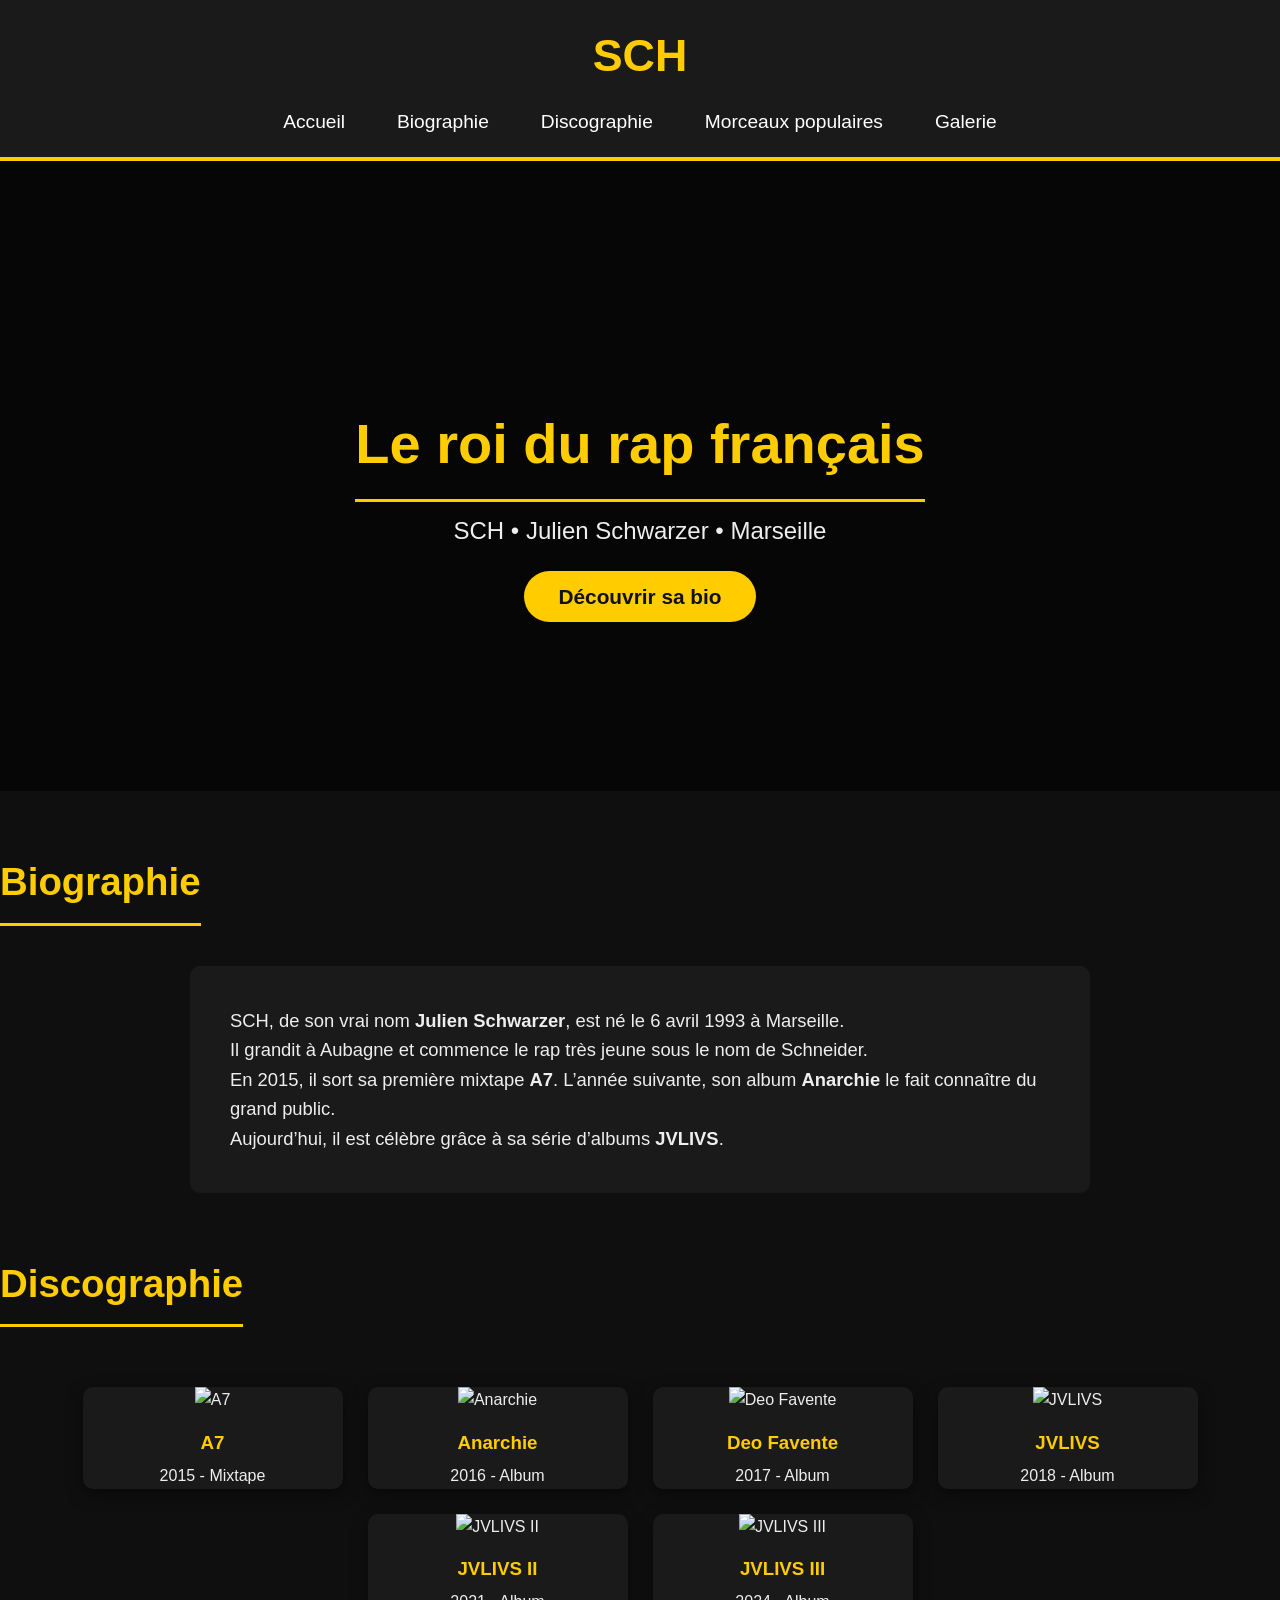
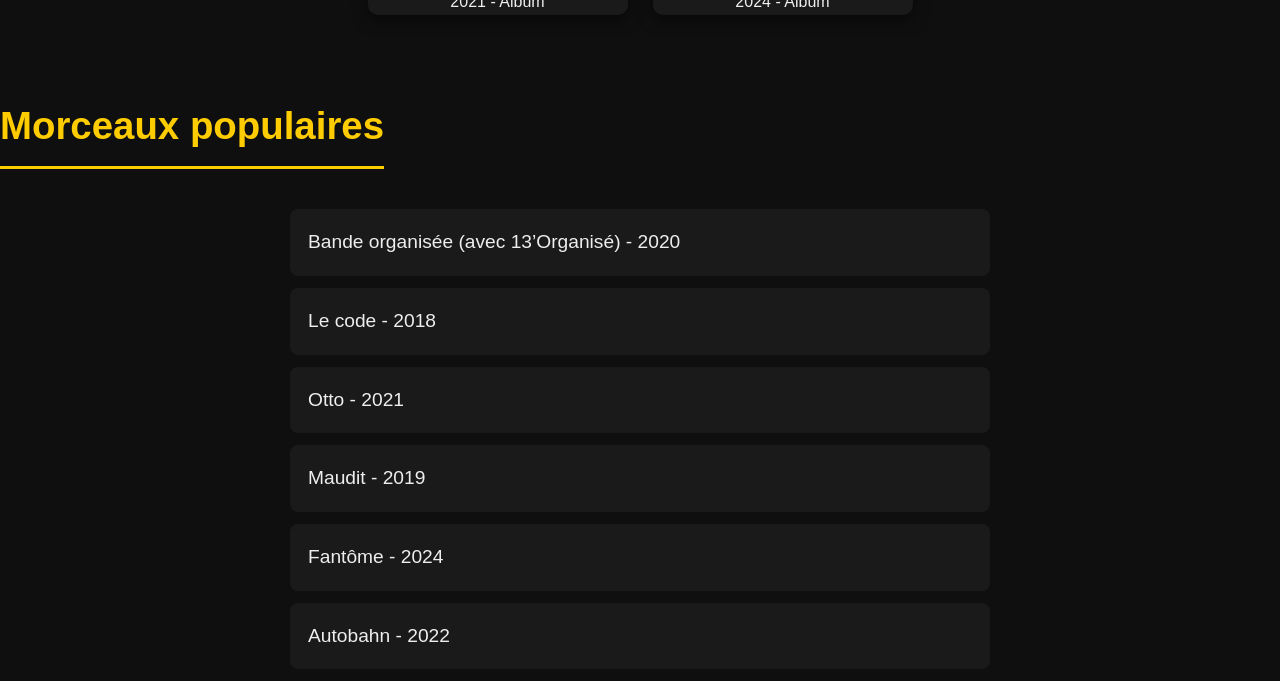
==== index.html @ 06617f0b "Revise index.html with updated content and images Updated the biography section and added a gallery " ====
<!DOCTYPE html>
<html lang="fr">
<head>
    <meta charset="UTF-8">
    <meta name="viewport" content="width=device-width, initial-scale=1.0">
    <title>SCH - Site scolaire</title>
    <link rel="stylesheet" href="style.css">
</head>
<body>

    <header>
        <h1>SCH</h1>
        <nav>
            <ul>
                <li><a href="#accueil">Accueil</a></li>
                <li><a href="#biographie">Biographie</a></li>
                <li><a href="#discographie">Discographie</a></li>
                <li><a href="#morceaux">Morceaux populaires</a></li>
                <li><a href="#galerie">Galerie</a></li>
            </ul>
        </nav>
    </header>

    <!-- SECTION ACCUEIL -->
    <section id="accueil" class="accueil">
        <div class="contenu-accueil">
            <h2>Le roi du rap français</h2>
            <p class="sous-titre">SCH • Julien Schwarzer • Marseille</p>
            <a href="#biographie" class="bouton">Découvrir sa bio</a>
        </div>
    </section>

    <!-- BIOGRAPHIE -->
    <section id="biographie">
        <h2>Biographie</h2>
        <div class="texte-bio">
            <p>SCH, de son vrai nom <strong>Julien Schwarzer</strong>, est né le 6 avril 1993 à Marseille.</p>
            <p>Il grandit à Aubagne et commence le rap très jeune sous le nom de Schneider.</p>
            <p>En 2015, il sort sa première mixtape <strong>A7</strong>. L’année suivante, son album <strong>Anarchie</strong> le fait connaître du grand public.</p>
            <p>Aujourd’hui, il est célèbre grâce à sa série d’albums <strong>JVLIVS</strong>.</p>
        </div>
    </section>

    <!-- DISCOGRAPHIE avec vraies couvertures -->
    <section id="discographie">
        <h2>Discographie</h2>
        
        <div class="albums">
            
            <div class="carte-album">
                <img src="https://i.imgur.com/0z3vL2K.jpg" alt="A7">
                <h3>A7</h3>
                <p>2015 - Mixtape</p>
            </div>

            <div class="carte-album">
                <img src="https://i.imgur.com/8fK9pL2.jpg" alt="Anarchie">
                <h3>Anarchie</h3>
                <p>2016 - Album</p>
            </div>

            <div class="carte-album">
                <img src="https://i.imgur.com/5vJ7mPq.jpg" alt="Deo Favente">
                <h3>Deo Favente</h3>
                <p>2017 - Album</p>
            </div>

            <div class="carte-album">
                <img src="https://i.imgur.com/XkL9pQm.jpg" alt="JVLIVS">
                <h3>JVLIVS</h3>
                <p>2018 - Album</p>
            </div>

            <div class="carte-album">
                <img src="https://i.imgur.com/2mPqL9v.jpg" alt="JVLIVS II">
                <h3>JVLIVS II</h3>
                <p>2021 - Album</p>
            </div>

            <div class="carte-album">
                <img src="https://i.imgur.com/7vL9kPq.jpg" alt="JVLIVS III">
                <h3>JVLIVS III</h3>
                <p>2024 - Album</p>
            </div>

        </div>
    </section>

    <!-- MORCEAUX -->
    <section id="morceaux">
        <h2>Morceaux populaires</h2>
        <ul class="liste-morceaux">
            <li>Bande organisée (avec 13’Organisé) - 2020</li>
            <li>Le code - 2018</li>
            <li>Otto - 2021</li>
            <li>Maudit - 2019</li>
            <li>Fantôme - 2024</li>
            <li>Autobahn - 2022</li>
        </ul>
    </section>

</body>
</html>
---- style.css ----
/* style.css - Version scolaire très simple */

* {
    margin: 0;
    padding: 0;
    box-sizing: border-box;
}

body {
    font-family: Arial, sans-serif;
    background-color: #0f0f0f;
    color: #eeeeee;
    line-height: 1.6;
}

/* HEADER */
header {
    background-color: #1a1a1a;
    padding: 20px;
    text-align: center;
    border-bottom: 4px solid #ffcc00;
}

header h1 {
    color: #ffcc00;
    font-size: 2.8rem;
}

nav ul {
    list-style: none;
    margin-top: 15px;
    display: flex;
    justify-content: center;
    flex-wrap: wrap;
    gap: 20px;
}

nav a {
    color: #ffffff;
    text-decoration: none;
    font-size: 1.2rem;
    padding: 8px 16px;
}

nav a:hover {
    background-color: #ffcc00;
    color: #111111;
    border-radius: 5px;
}

/* SECTION ACCUEIL */
.accueil {
    height: 70vh;
    background: linear-gradient(rgba(0,0,0,0.6), rgba(0,0,0,0.6)), 
                url('https://picsum.photos/id/1015/1920/1080') center/cover;
    display: flex;
    align-items: center;
    justify-content: center;
    text-align: center;
}

.contenu-accueil h2 {
    font-size: 3.5rem;
    color: #ffcc00;
    margin-bottom: 10px;
}

.sous-titre {
    font-size: 1.5rem;
    margin-bottom: 30px;
}

.bouton {
    background-color: #ffcc00;
    color: #111111;
    padding: 14px 35px;
    text-decoration: none;
    font-size: 1.3rem;
    border-radius: 30px;
    font-weight: bold;
}

.bouton:hover {
    background-color: #ffd633;
}

/* TITRES DES SECTIONS */
h2 {
    text-align: center;
    color: #ffcc00;
    font-size: 2.4rem;
    margin: 60px 0 40px 0;
    padding-bottom: 10px;
    border-bottom: 3px solid #ffcc00;
    display: inline-block;
}

/* BIOGRAPHIE */
.texte-bio {
    max-width: 900px;
    margin: 0 auto;
    background-color: #1a1a1a;
    padding: 40px;
    border-radius: 10px;
    font-size: 1.15rem;
}

/* ALBUMS */
.albums {
    display: flex;
    flex-wrap: wrap;
    justify-content: center;
    gap: 25px;
    padding: 20px;
}

.carte-album {
    width: 260px;
    background-color: #1a1a1a;
    border-radius: 10px;
    overflow: hidden;
    text-align: center;
    box-shadow: 0 5px 15px rgba(0,0,0,0.5);
}

.carte-album img {
    width: 100%;
    height: 180px;
    object-fit: cover;
}

.carte-album h3 {
    color: #ffcc00;
    margin: 15px 0 5px 0;
}

/* MORCEAUX */
.liste-morceaux {
    max-width: 700px;
    margin: 0 auto;
    list-style: none;
}

.liste-morceaux li {
    background-color: #1a1a1a;
    padding: 18px;
    margin-bottom: 12px;
    border-radius: 8px;
    font-size: 1.2rem;
}
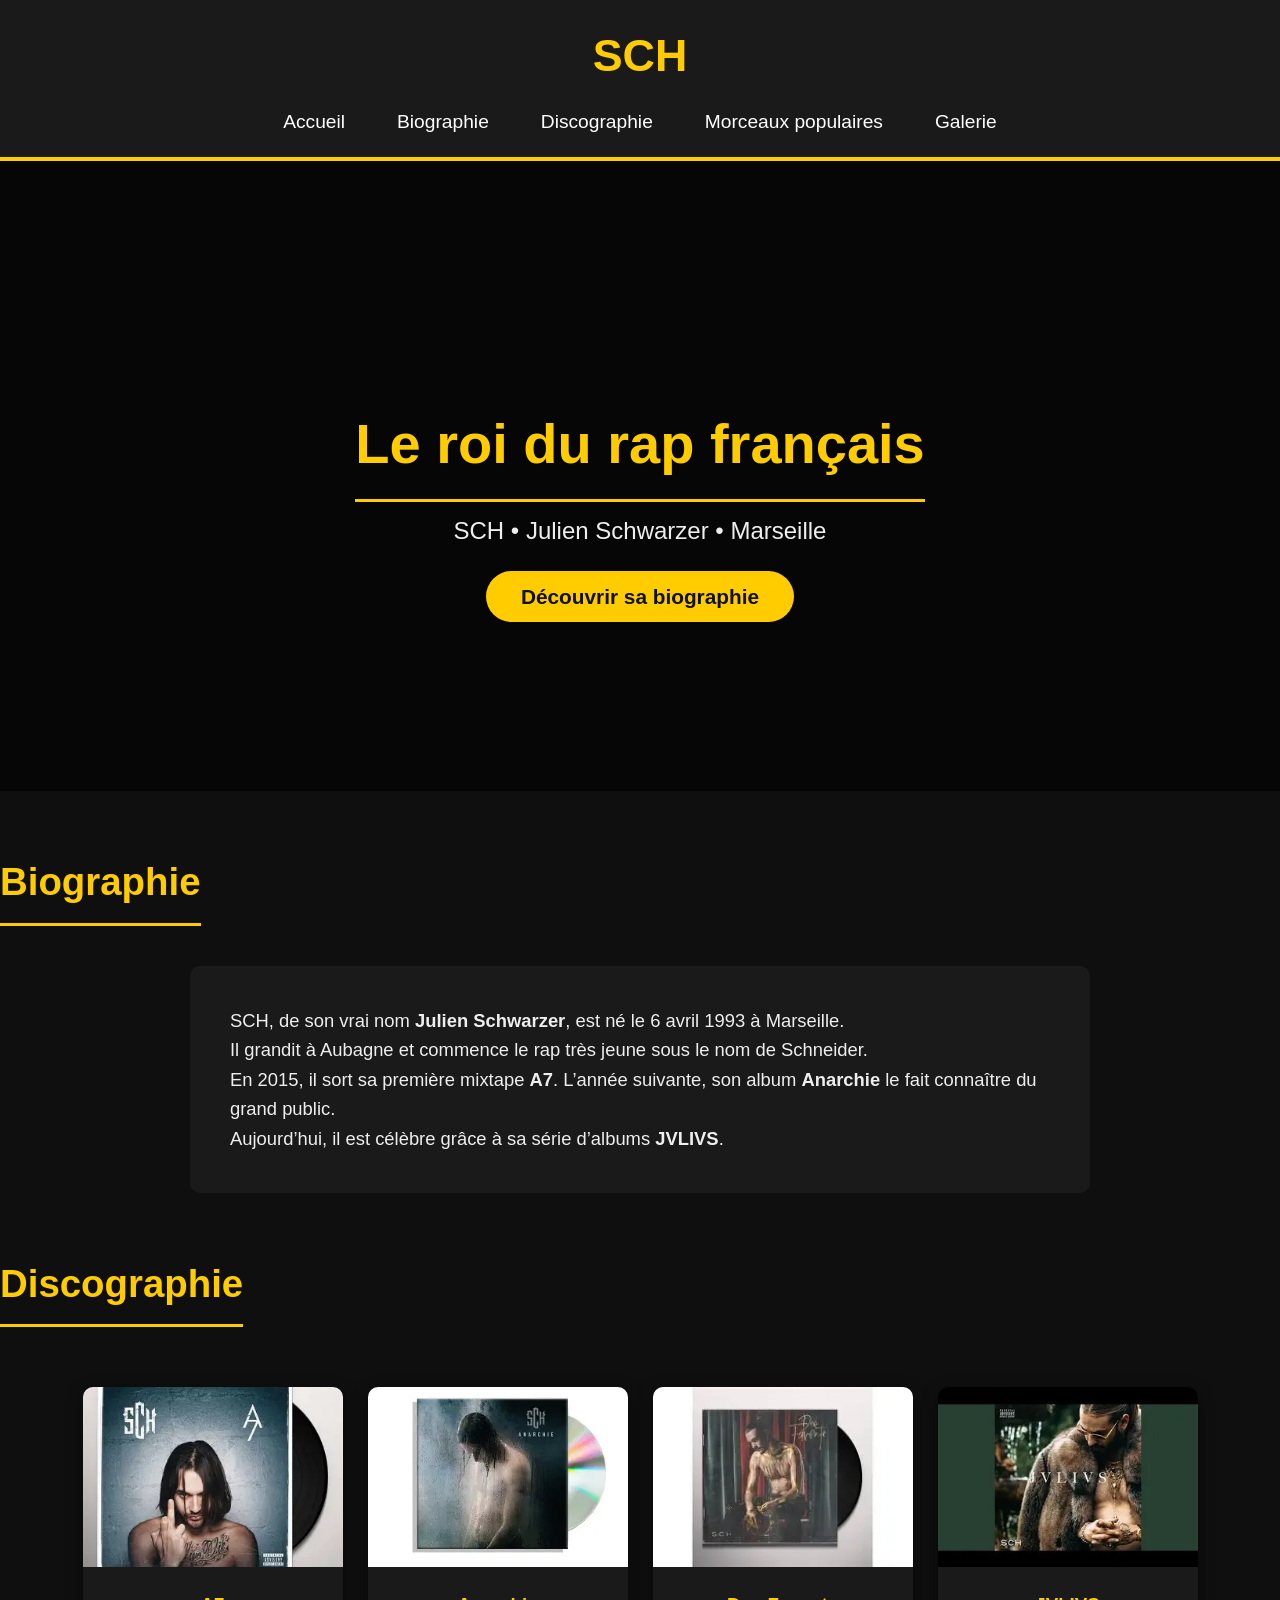
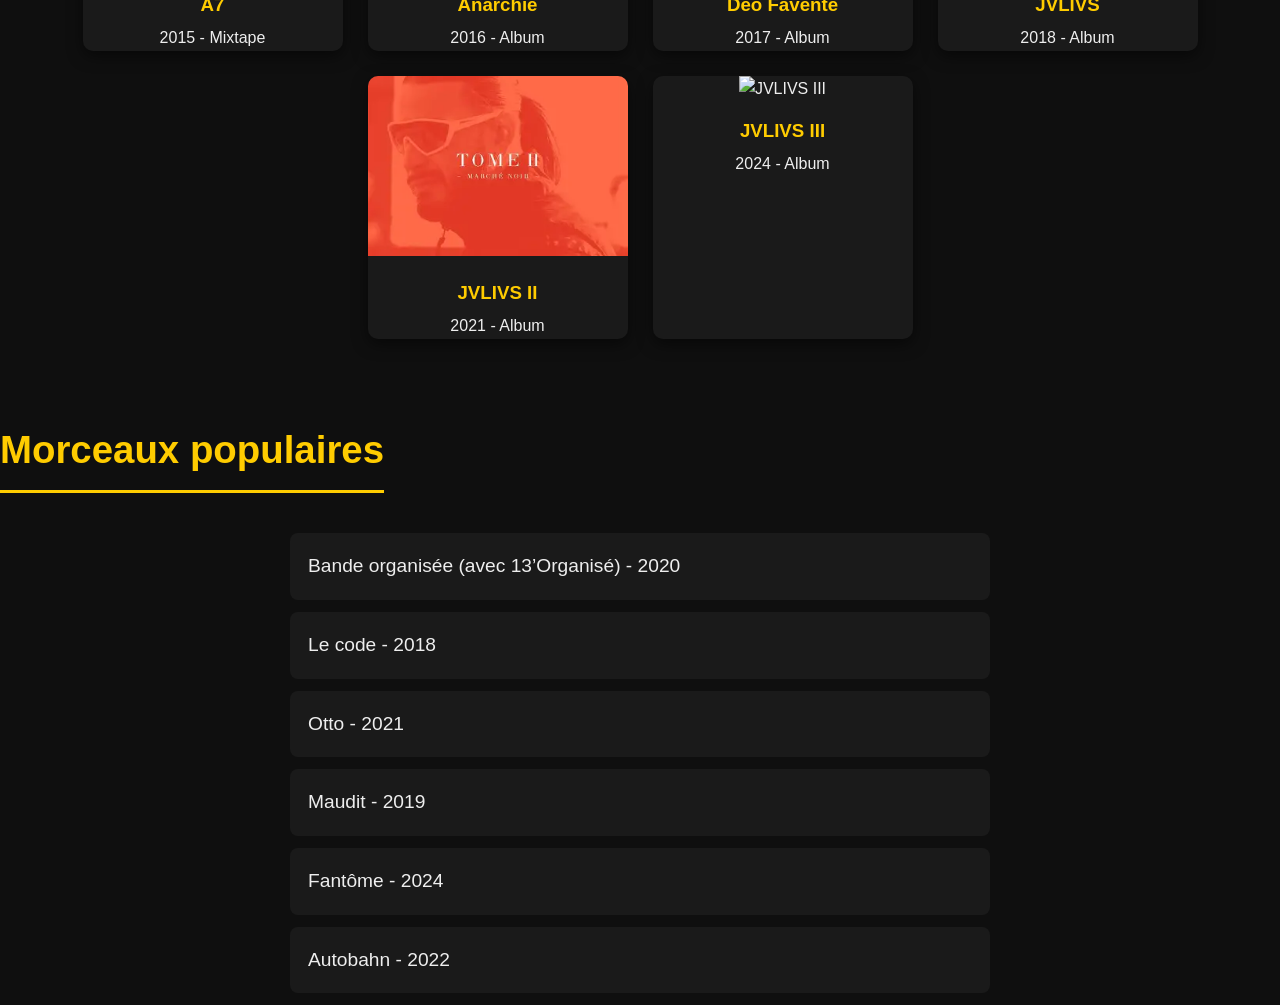
==== commit f81e3dd9: "Revise index.html for SCH website content and structure Updated the HTML structure and content for t" ====
--- a/index.html
+++ b/index.html
@@ -3,7 +3,7 @@
 <head>
     <meta charset="UTF-8">
     <meta name="viewport" content="width=device-width, initial-scale=1.0">
-    <title>SCH - Site scolaire</title>
+    <title>SCH</title>
     <link rel="stylesheet" href="style.css">
 </head>
 <body>
@@ -26,7 +26,7 @@
         <div class="contenu-accueil">
             <h2>Le roi du rap français</h2>
             <p class="sous-titre">SCH • Julien Schwarzer • Marseille</p>
-            <a href="#biographie" class="bouton">Découvrir sa bio</a>
+            <a href="#biographie" class="bouton">Découvrir sa biographie</a>
         </div>
     </section>
 
@@ -41,44 +41,44 @@
         </div>
     </section>
 
-    <!-- DISCOGRAPHIE avec vraies couvertures -->
+    <!-- DISCOGRAPHIEs -->
     <section id="discographie">
         <h2>Discographie</h2>
         
         <div class="albums">
             
             <div class="carte-album">
-                <img src="https://i.imgur.com/0z3vL2K.jpg" alt="A7">
+                <img src="/test/A7.webp" alt="A7"> 
                 <h3>A7</h3>
                 <p>2015 - Mixtape</p>
             </div>
 
             <div class="carte-album">
-                <img src="https://i.imgur.com/8fK9pL2.jpg" alt="Anarchie">
+                <img src="/test/Anarchie.webp" alt="Anarchie">
                 <h3>Anarchie</h3>
                 <p>2016 - Album</p>
             </div>
 
             <div class="carte-album">
-                <img src="https://i.imgur.com/5vJ7mPq.jpg" alt="Deo Favente">
+                <img src="/test/DEF.webp" alt="Deo Favente">
                 <h3>Deo Favente</h3>
                 <p>2017 - Album</p>
             </div>
 
             <div class="carte-album">
-                <img src="https://i.imgur.com/XkL9pQm.jpg" alt="JVLIVS">
+                <img src="/test/JVLIS.webp" alt="JVLIVS">
                 <h3>JVLIVS</h3>
                 <p>2018 - Album</p>
             </div>
 
             <div class="carte-album">
-                <img src="https://i.imgur.com/2mPqL9v.jpg" alt="JVLIVS II">
+                <img src="/test/JVLIS2.webp" alt="JVLIVS II">
                 <h3>JVLIVS II</h3>
                 <p>2021 - Album</p>
             </div>
 
             <div class="carte-album">
-                <img src="https://i.imgur.com/7vL9kPq.jpg" alt="JVLIVS III">
+                <img src="/test/JVLIS3.webp" alt="JVLIVS III">
                 <h3>JVLIVS III</h3>
                 <p>2024 - Album</p>
             </div>
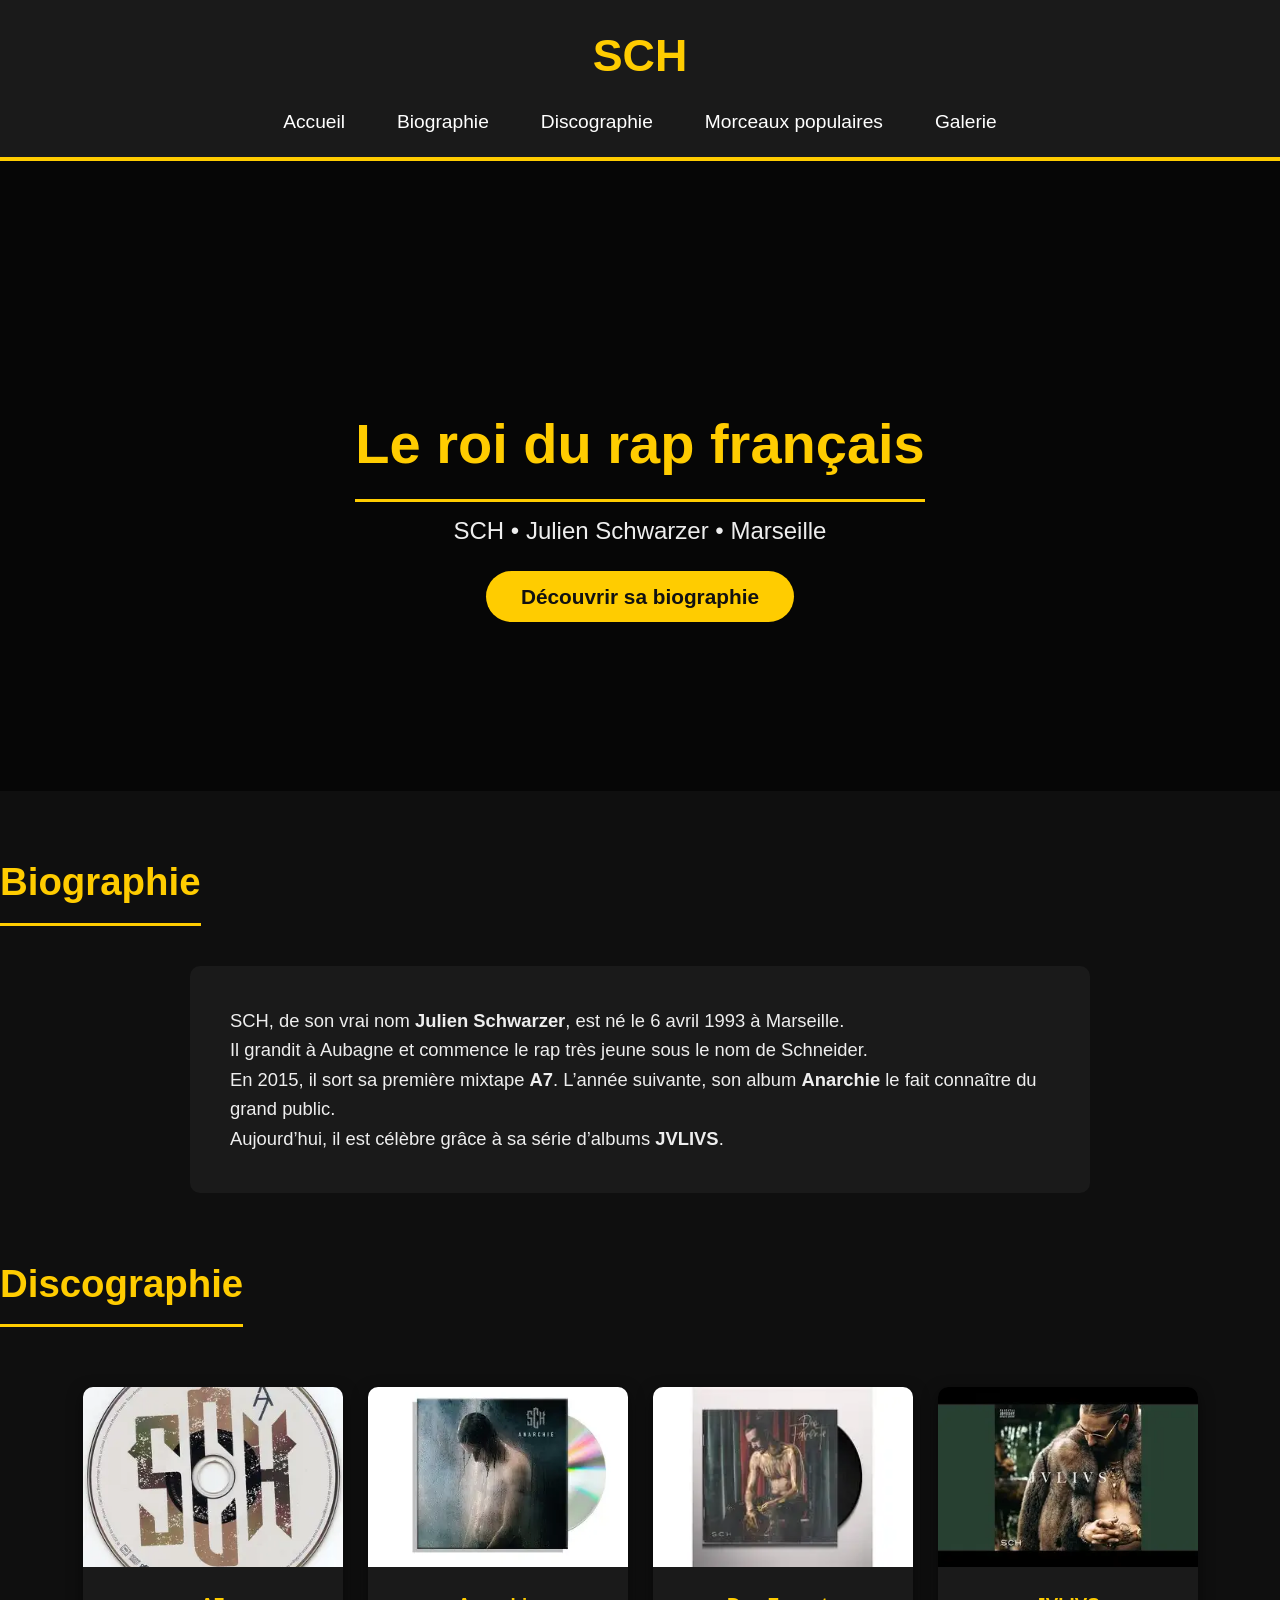
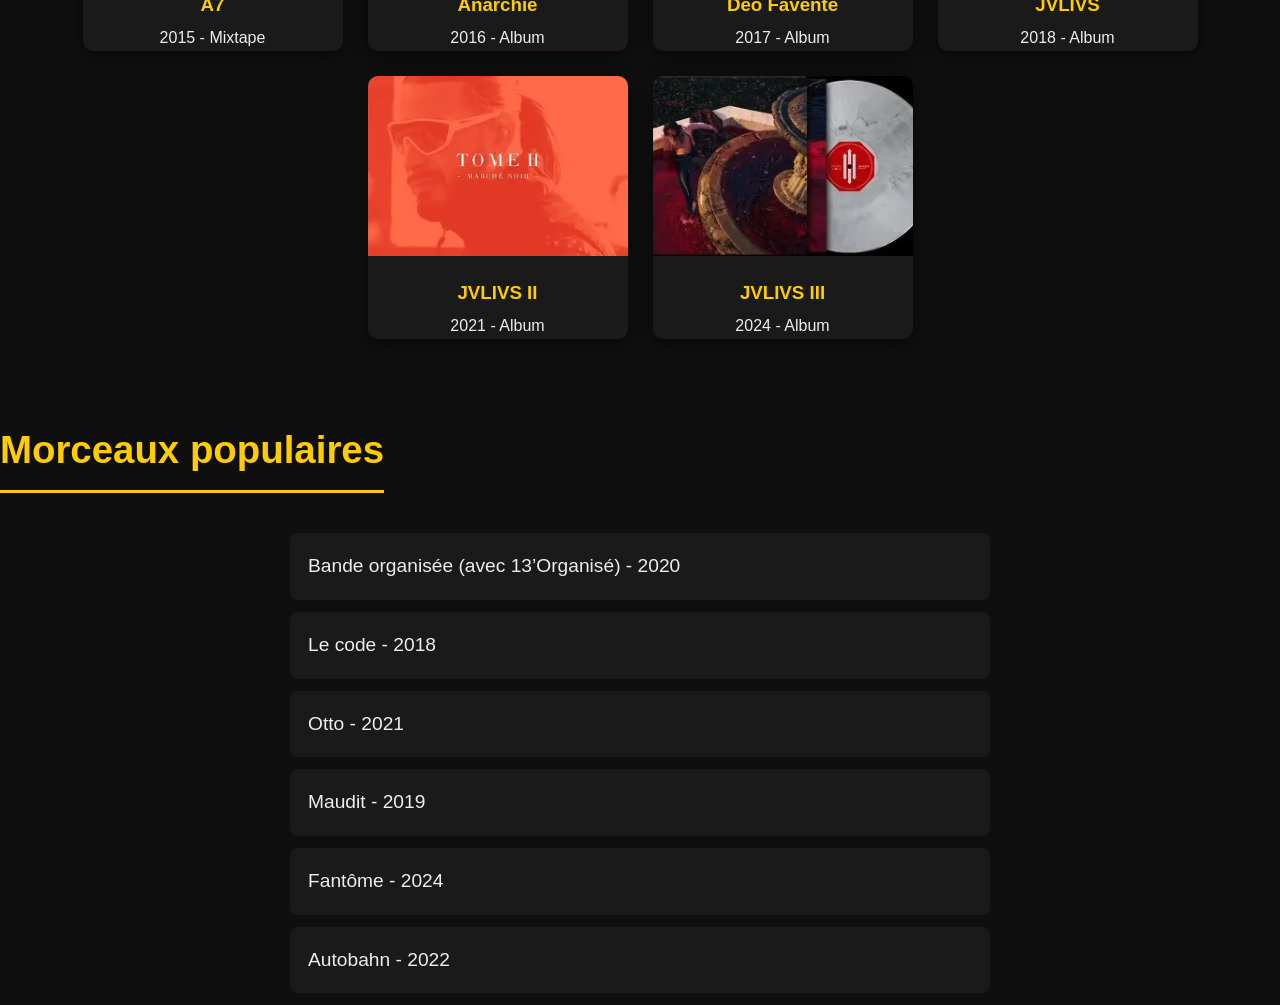
==== commit 38a5bcd4: "Fix album cover image for A7 in index.html Updated album cover for A7 and corrected the image source" ====
--- a/index.html
+++ b/index.html
@@ -48,37 +48,37 @@
         <div class="albums">
             
             <div class="carte-album">
-                <img src="/test/A7.webp" alt="A7"> 
+                <img src="test/A8.webp" alt="A7"> 
                 <h3>A7</h3>
                 <p>2015 - Mixtape</p>
             </div>
 
             <div class="carte-album">
-                <img src="/test/Anarchie.webp" alt="Anarchie">
+                <img src="test/Anarchie.webp" alt="Anarchie">
                 <h3>Anarchie</h3>
                 <p>2016 - Album</p>
             </div>
 
             <div class="carte-album">
-                <img src="/test/DEF.webp" alt="Deo Favente">
+                <img src="test/DEF.webp" alt="Deo Favente">
                 <h3>Deo Favente</h3>
                 <p>2017 - Album</p>
             </div>
 
             <div class="carte-album">
-                <img src="/test/JVLIS.webp" alt="JVLIVS">
+                <img src="test/JVLIS.webp" alt="JVLIVS">
                 <h3>JVLIVS</h3>
                 <p>2018 - Album</p>
             </div>
 
             <div class="carte-album">
-                <img src="/test/JVLIS2.webp" alt="JVLIVS II">
+                <img src="test/JVLIS2.webp" alt="JVLIVS II">
                 <h3>JVLIVS II</h3>
                 <p>2021 - Album</p>
             </div>
 
             <div class="carte-album">
-                <img src="/test/JVLIS3.webp" alt="JVLIVS III">
+                <img src="test/JVLIS3.webp" alt="JVLIVS III">
                 <h3>JVLIVS III</h3>
                 <p>2024 - Album</p>
             </div>
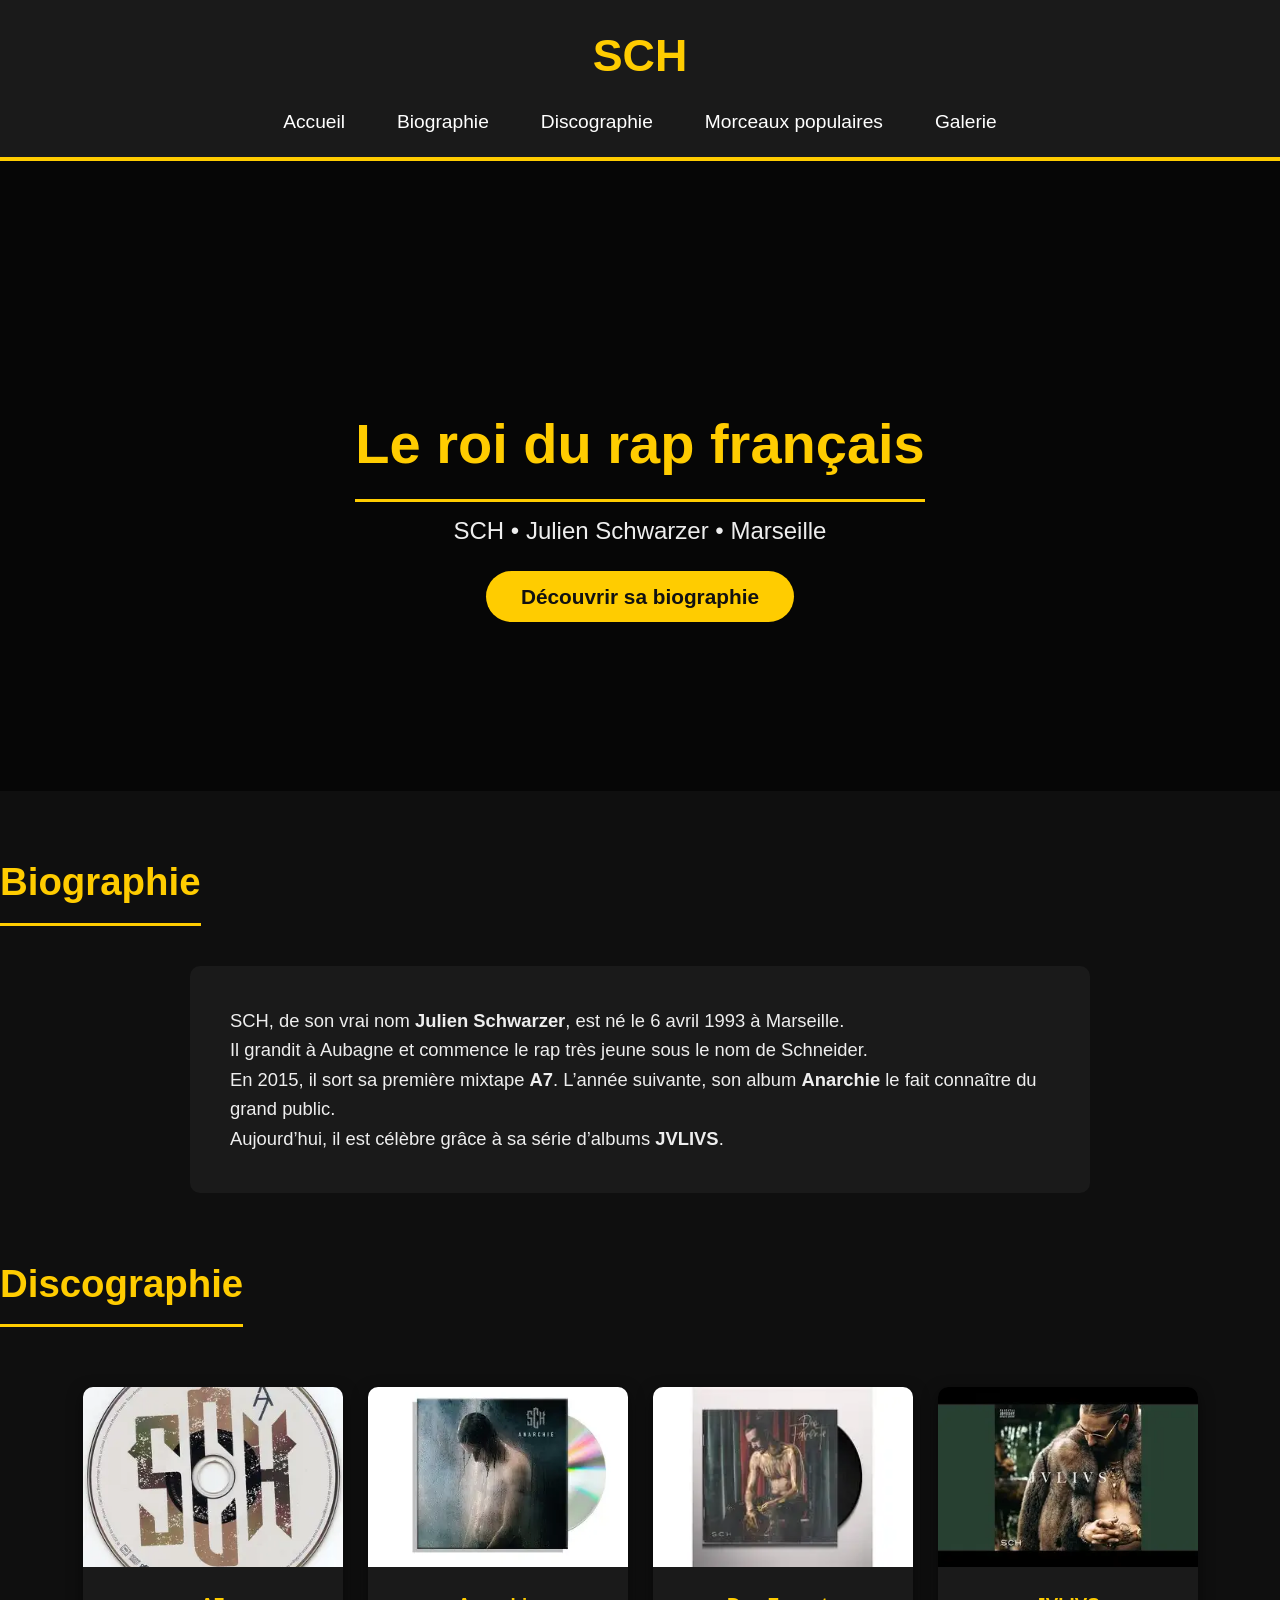
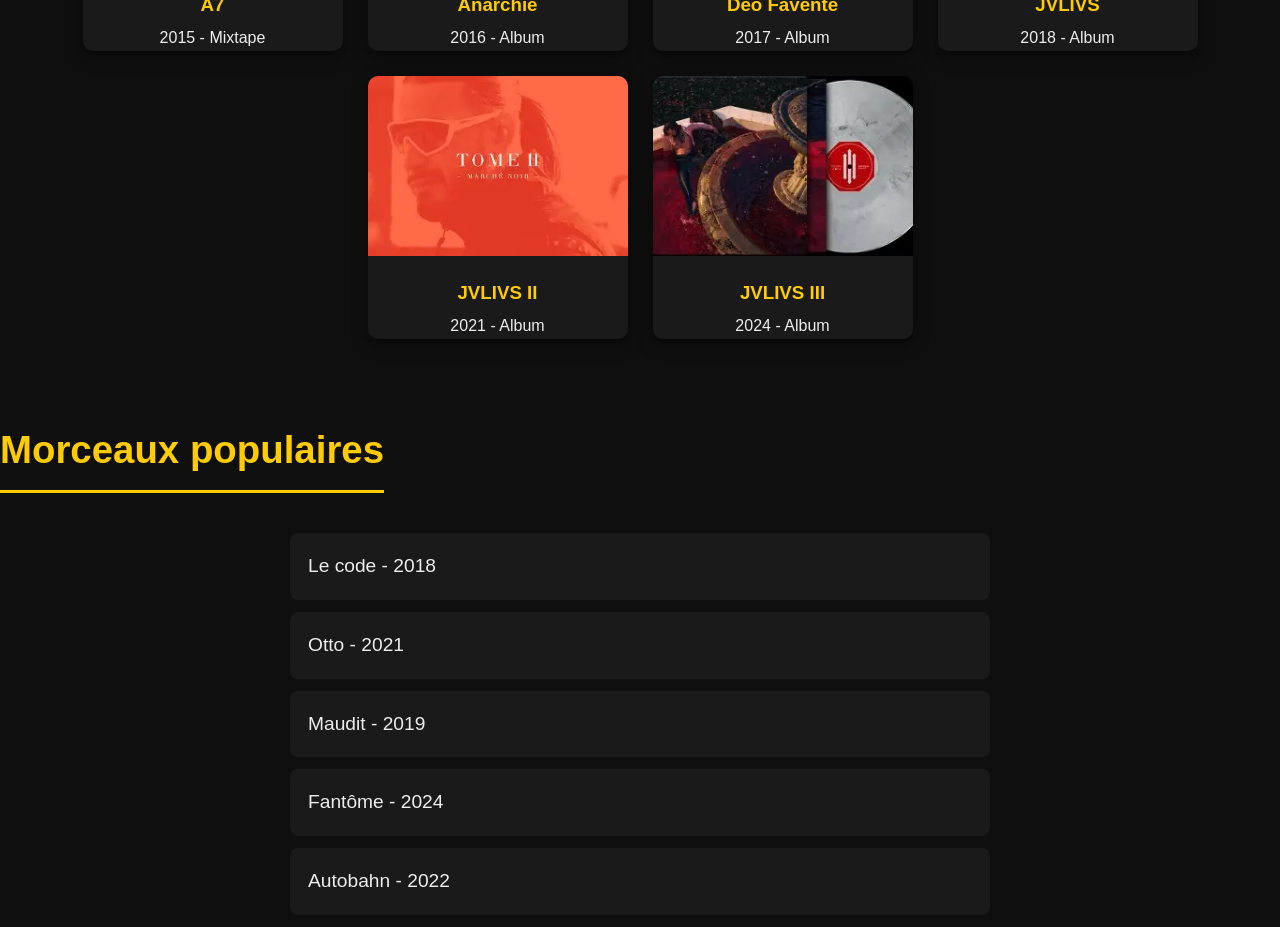
==== commit bcaf0bbb: "Restore original HTML structure in index.html Removed HTML entities and restored original HTML struc" ====
--- a/index.html
+++ b/index.html
@@ -90,7 +90,6 @@
     <section id="morceaux">
         <h2>Morceaux populaires</h2>
         <ul class="liste-morceaux">
-            <li>Bande organisée (avec 13’Organisé) - 2020</li>
             <li>Le code - 2018</li>
             <li>Otto - 2021</li>
             <li>Maudit - 2019</li>
--- a/style.css
+++ b/style.css
@@ -52,7 +52,7 @@
 .accueil {
     height: 70vh;
     background: linear-gradient(rgba(0,0,0,0.6), rgba(0,0,0,0.6)), 
-                url('https://picsum.photos/id/1015/1920/1080') center/cover;
+                url('https://tse4.mm.bing.net/th/id/OIP.wy2B0QLCfdt_IUH0B-L-pQHaEK?dpr=2&pid=ImgDetMain&o=7&rm=3') center/cover;
     display: flex;
     align-items: center;
     justify-content: center;
